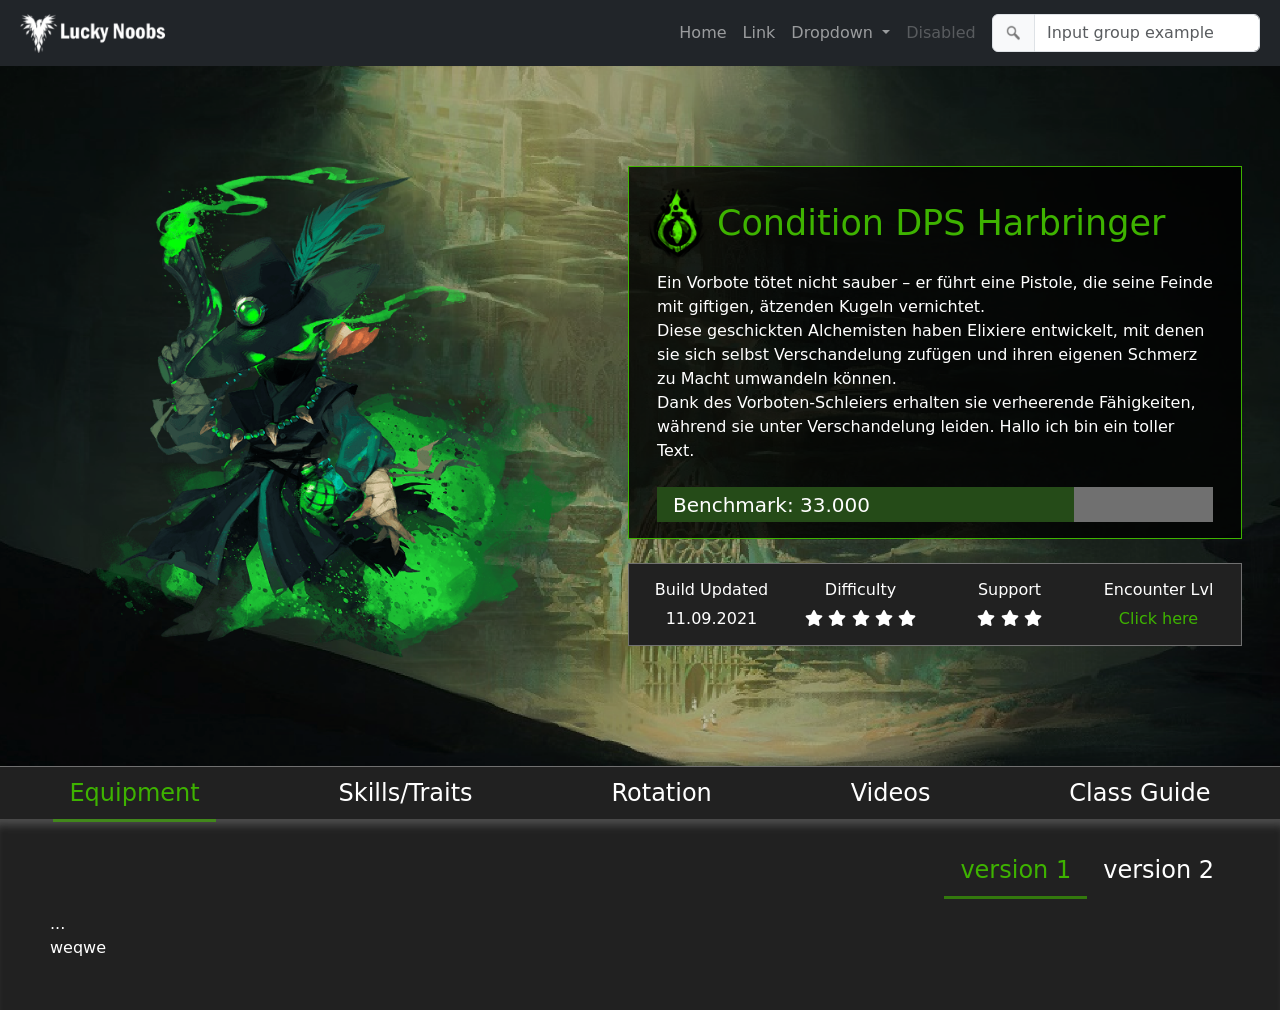
==== index.html @ 17e869d7 "Updated" ====
<!doctype html>
<html lang="en">
  <head>
    <!-- Required meta tags -->
    <meta charset="utf-8">
    <meta name="viewport" content="width=device-width, initial-scale=1">
    <link rel="stylesheet" href="/assets/css/app.css">
    <link href="assets/css/all.css" rel="stylesheet"> 
    <!-- Bootstrap CSS -->
    <link href="https://cdn.jsdelivr.net/npm/bootstrap@5.1.3/dist/css/bootstrap.min.css" rel="stylesheet" integrity="sha384-1BmE4kWBq78iYhFldvKuhfTAU6auU8tT94WrHftjDbrCEXSU1oBoqyl2QvZ6jIW3" crossorigin="anonymous">

    <title>Hello, world!</title>


  </head>
  <body>

    <!--NAVBAR-->
    <nav class="navbar navbar-expand-lg navbar-dark bg-dark p-2">
      <div class="container-fluid">
        <a class="navbar-brand" href="#"><img src="/Bilder/Emblem.png" alt="Logo Lucky Noobs" height="40px"></a>
        <button class="navbar-toggler" type="button" data-bs-toggle="collapse" data-bs-target="#navbarSupportedContent" aria-controls="navbarSupportedContent" aria-expanded="false" aria-label="Toggle navigation">
          <span class="navbar-toggler-icon"></span>
        </button>
        <div class="collapse navbar-collapse d-flex justify-content-end" id="navbarSupportedContent">
          <ul class="navbar-nav mb-2 mb-lg-0 ">
            <li class="nav-item">
              <a class="nav-link" aria-current="page" href="#">Home</a>
            </li>
            <li class="nav-item">
              <a class="nav-link" href="#">Link</a>
            </li>
            <li class="nav-item dropdown">
              <a class="nav-link dropdown-toggle" href="#" id="navbarDropdown" role="button" data-bs-toggle="dropdown" aria-expanded="false">
                Dropdown
              </a>
              <ul class="dropdown-menu" aria-labelledby="navbarDropdown">
                <li><a class="dropdown-item" href="#">Action</a></li>
                <li><a class="dropdown-item" href="#">Another action</a></li>
                <li><hr class="dropdown-divider"></li>
                <li><a class="dropdown-item" href="#">Something else here</a></li>
              </ul>
            </li>
            <li class="nav-item">
              <a class="nav-link disabled">Disabled</a>
            </li>
          </ul>
          <form class="d-flex ms-2">
            <div class="input-group">
              <div class="input-group-text" id="btnGroupAddon"><img src="/Bilder/Bild_39.png" alt="search" height="20px"></div>
              <input type="text" class="form-control" placeholder="Input group example" aria-label="Input group example" aria-describedby="btnGroupAddon">
            </div>
          </form>
        </div>
      </div>
    </nav>

    <!--Header-->
    <header style="background: url(Bilder/Hintergrund.png) no-repeat center center ; -webkit-background-size: cover;-moz-background-size: cover;-o-background-size: cover;background-size: cover;">
      <div class="row g-0">
        <div class="col-sm-6 col-md-6 text-center">
          <img src="/Bilder/Class_Artwork.png" alt="search" width="500px">
        </div>
        <div class="col-6 col-md-6" >
          <div class="row p-3 mb-4" style="background:rgba(0, 0, 0, 0.8); border:1px solid #3EB300">
            <span class="d-flex">
              <img src="/Bilder/icon-2-active.png" style="margin-left:-20px" alt="search" width="auto" height="80px">
              <h1 class="necro-color my-auto" style="font-size:35px"> Condition DPS Harbringer</h1>
            </span>
            <p class="text-white pt-2 pb-2">Ein Vorbote tötet nicht sauber – er führt eine Pistole, die seine Feinde mit 
              giftigen, ätzenden Kugeln vernichtet. <br> Diese 
              geschickten Alchemisten haben Elixiere entwickelt, mit denen sie 
              sich selbst Verschandelung zufügen und ihren eigenen Schmerz zu 
              Macht umwandeln können. <br>Dank des Vorboten-Schleiers erhalten 
              sie verheerende Fähigkeiten, während sie unter Verschandelung leiden.
              Hallo ich bin ein toller Text.
            </p>
            <span>
              <div class="progress" style="background-color:#707070">
                <div class="progress-bar text-start ps-3" role="progressbar" style="width: 75%; background-color:#254B18" aria-valuenow="25" aria-valuemin="0" aria-valuemax="100">Benchmark: 33.000</div>
              </div>
            </span>
          </div>
          <div class="row p-2 pt-3" style="background:#212121; border:1px solid #707070">
            <div class="col-3 text-white text-center">
              <h3 style="font-size:16px">Build Updated</h3>
              <p class="m-0">11.09.2021</p>
            </div>
            <div class="col-3 text-white text-center">
              <h3 style="font-size:16px">Difficulty</h3>
              <span style="font-size:16px">
                <i class="fas fa-star"></i>
                <i class="fas fa-star"></i>
                <i class="fas fa-star"></i>
                <i class="fas fa-star"></i>
                <i class="fas fa-star"></i>
              </span>
            </div>
            <div class="col-3 text-white text-center">
              <h3 style="font-size:16px">Support</h3>
              <span style="font-size:16px">
                <i class="fas fa-star"></i>
                <i class="fas fa-star"></i>
                <i class="fas fa-star"></i>
              </span>
            </div>
            <div class="col-3 text-white text-center">
              <h3 style="font-size:16px">Encounter Lvl</h3>
              <span style="font-size:20px">
                <!-- Button trigger modal -->
                <button type="button" class=" btn-necro btn text-white p-0" data-bs-toggle="modal" data-bs-target="#exampleModal">
                  <span style="color:#3EB300"> Click here</span> 
                </button>

                <!-- Modal -->
                <div class="modal fade" id="exampleModal" tabindex="-1" aria-labelledby="exampleModalLabel" aria-hidden="true">
                  <div class="modal-dialog modal-dialog-centered modal-xl">
                    <div class="modal-content">
                      <div class="modal-header">
                        <h5 class="modal-title" id="exampleModalLabel">Modal title</h5>
                        <button type="button" class="btn-close" data-bs-dismiss="modal" aria-label="Close"></button>
                      </div>
                      <div class="modal-body">
                        ...
                      </div>
                      <div class="modal-footer">
                        <button type="button" class="btn" data-bs-dismiss="modal">Close</button>
                        <button type="button" class="btn">Save changes</button>
                      </div>
                    </div>
                  </div>
                </div>
              </span>
            </div>
          </div>
        </div>
      </div>
    </header>
    <!--header end-->

    <!--tab start-->
    <ul class="nav nav-pills" id="pills-tab" role="tablist" style="background-color:#212121; border-top:1px solid #707070; justify-content: space-around;">
      <li class="nav-item" role="presentation">
        <button class="nav-link active" id="pills-equipment-tab" data-bs-toggle="pill" data-bs-target="#pills-equipment" type="button" role="tab" aria-controls="pills-equipment" aria-selected="true">Equipment</button>
      </li>
      <li class="nav-item" role="presentation">
        <button class="nav-link" id="pills-skills-tab" data-bs-toggle="pill" data-bs-target="#pills-skills" type="button" role="tab" aria-controls="pills-skills" aria-selected="false">Skills/Traits</button>
      </li>
      <li class="nav-item" role="presentation">
        <button class="nav-link" id="pills-rotation-tab" data-bs-toggle="pill" data-bs-target="#pills-rotation" type="button" role="tab" aria-controls="pills-rotation" aria-selected="false">Rotation</button>
      </li>
      <li class="nav-item" role="presentation">
        <button class="nav-link" id="pills-videos-tab" data-bs-toggle="pill" data-bs-target="#pills-videos" type="button" role="tab" aria-controls="pills-videos" aria-selected="false">Videos</button>
      </li>
      <li class="nav-item" role="presentation">
        <button class="nav-link" id="pills-guides-tab" data-bs-toggle="pill" data-bs-target="#pills-guides" type="button" role="tab" aria-controls="pills-guides" aria-selected="false">Class Guide</button>
      </li>
    </ul>
    <div class="tab-content shadow-effect content-container" id="pills-tabContent">
      <div class="tab-pane fade show active" id="pills-equipment" role="tabpanel" aria-labelledby="pills-equipment-tab">
        <ul class="nav nav-pills mb-3 justify-content-end" id="pills-tab" role="tablist">
          <li class="nav-item" role="presentation">
            <button class="nav-link active" id="pills-version-tab" data-bs-toggle="pill" data-bs-target="#pills-version" type="button" role="tab" aria-controls="pills-version" aria-selected="true">version 1</button>
          </li>
          <li class="nav-item" role="presentation">
            <button class="nav-link" id="pills-version2-tab" data-bs-toggle="pill" data-bs-target="#pills-version2" type="button" role="tab" aria-controls="pills-version2" aria-selected="false">version 2</button>
          </li>
        </ul>
        <div class="tab-content" id="pills-tabContent">
          <div class="tab-pane fade show active" id="pills-version" role="tabpanel" aria-labelledby="pills-version-tab">...</div>
          <div class="tab-pane fade" id="pills-version2" role="tabpanel" aria-labelledby="pills-version2-tab">...</div>
        </div>
      <div>weqwe</div>
      </div>
      <div class="tab-pane fade" id="pills-skills" role="tabpanel" aria-labelledby="pills-skills-tab">
        f
      </div>
      <div class="tab-pane fade" id="pills-rotation" role="tabpanel" aria-labelledby="pills-rotation-tab">
        f
      </div>
      <div class="tab-pane fade" id="pills-videos" role="tabpanel" aria-labelledby="pills-videos-tab">
        f
      </div>
      <div class="tab-pane fade" id="pills-guides" role="tabpanel" aria-labelledby="pills-guides-tab">
        f
      </div>
    </div>

    <!--tab ends-->

    <!-- Optional JavaScript; choose one of the two! -->

    <!-- Option 1: Bootstrap Bundle with Popper -->
    <script src="https://cdn.jsdelivr.net/npm/bootstrap@5.1.3/dist/js/bootstrap.bundle.min.js" integrity="sha384-ka7Sk0Gln4gmtz2MlQnikT1wXgYsOg+OMhuP+IlRH9sENBO0LRn5q+8nbTov4+1p" crossorigin="anonymous"></script>

    <!-- Option 2: Separate Popper and Bootstrap JS -->
    <!--
    <script src="https://cdn.jsdelivr.net/npm/@popperjs/core@2.10.2/dist/umd/popper.min.js" integrity="sha384-7+zCNj/IqJ95wo16oMtfsKbZ9ccEh31eOz1HGyDuCQ6wgnyJNSYdrPa03rtR1zdB" crossorigin="anonymous"></script>
    <script src="https://cdn.jsdelivr.net/npm/bootstrap@5.1.3/dist/js/bootstrap.min.js" integrity="sha384-QJHtvGhmr9XOIpI6YVutG+2QOK9T+ZnN4kzFN1RtK3zEFEIsxhlmWl5/YESvpZ13" crossorigin="anonymous"></script>
    -->
  </body>
</html>
---- assets/css/app.css ----
body{
    background-color:#212121 !important;
    color:white !important;
}

/* CLASS COLORS */
.necro-color{
    color:#3EB300;
}
.necro-background{
    background-color:#3EB300;
}


header{
    padding:100px 50px;
    height: 700px;
}

.content-container{
    padding:25px 50px 50px 50px;
}

.progress{
    height:35px !important;
    background:#254B18;
    border-radius: 0 !important;
    font-size: 20px !important;
}

.btn-necro btn-check:focus+.btn,  .btn-necro.btn:focus{
    box-shadow: 0 0 0 0.05rem #3fb3002c !important;
}
.btn-necro{
    margin-top:-10px;
}

#pills-tab .nav-link{
    font-size:24px !important;
    background:transparent;
    color:white;
    border-radius:0;
    transition: border-bottom 0.2s ease-in-out;
}

#pills-tab .nav-link:hover{
    color:#3EB300;
    border-bottom:3px solid #3fb3009a;
    margin-bottom: -3px;
}
button.nav-link.active{
    color:#3EB300 !important;
    border-bottom:3px solid #3fb3009a !Important;
    margin-bottom: -3px;
}

.shadow-effect{
    box-shadow: 
        inset 0px 11px 8px -5px rgba(204, 204, 204, 0.26);
}
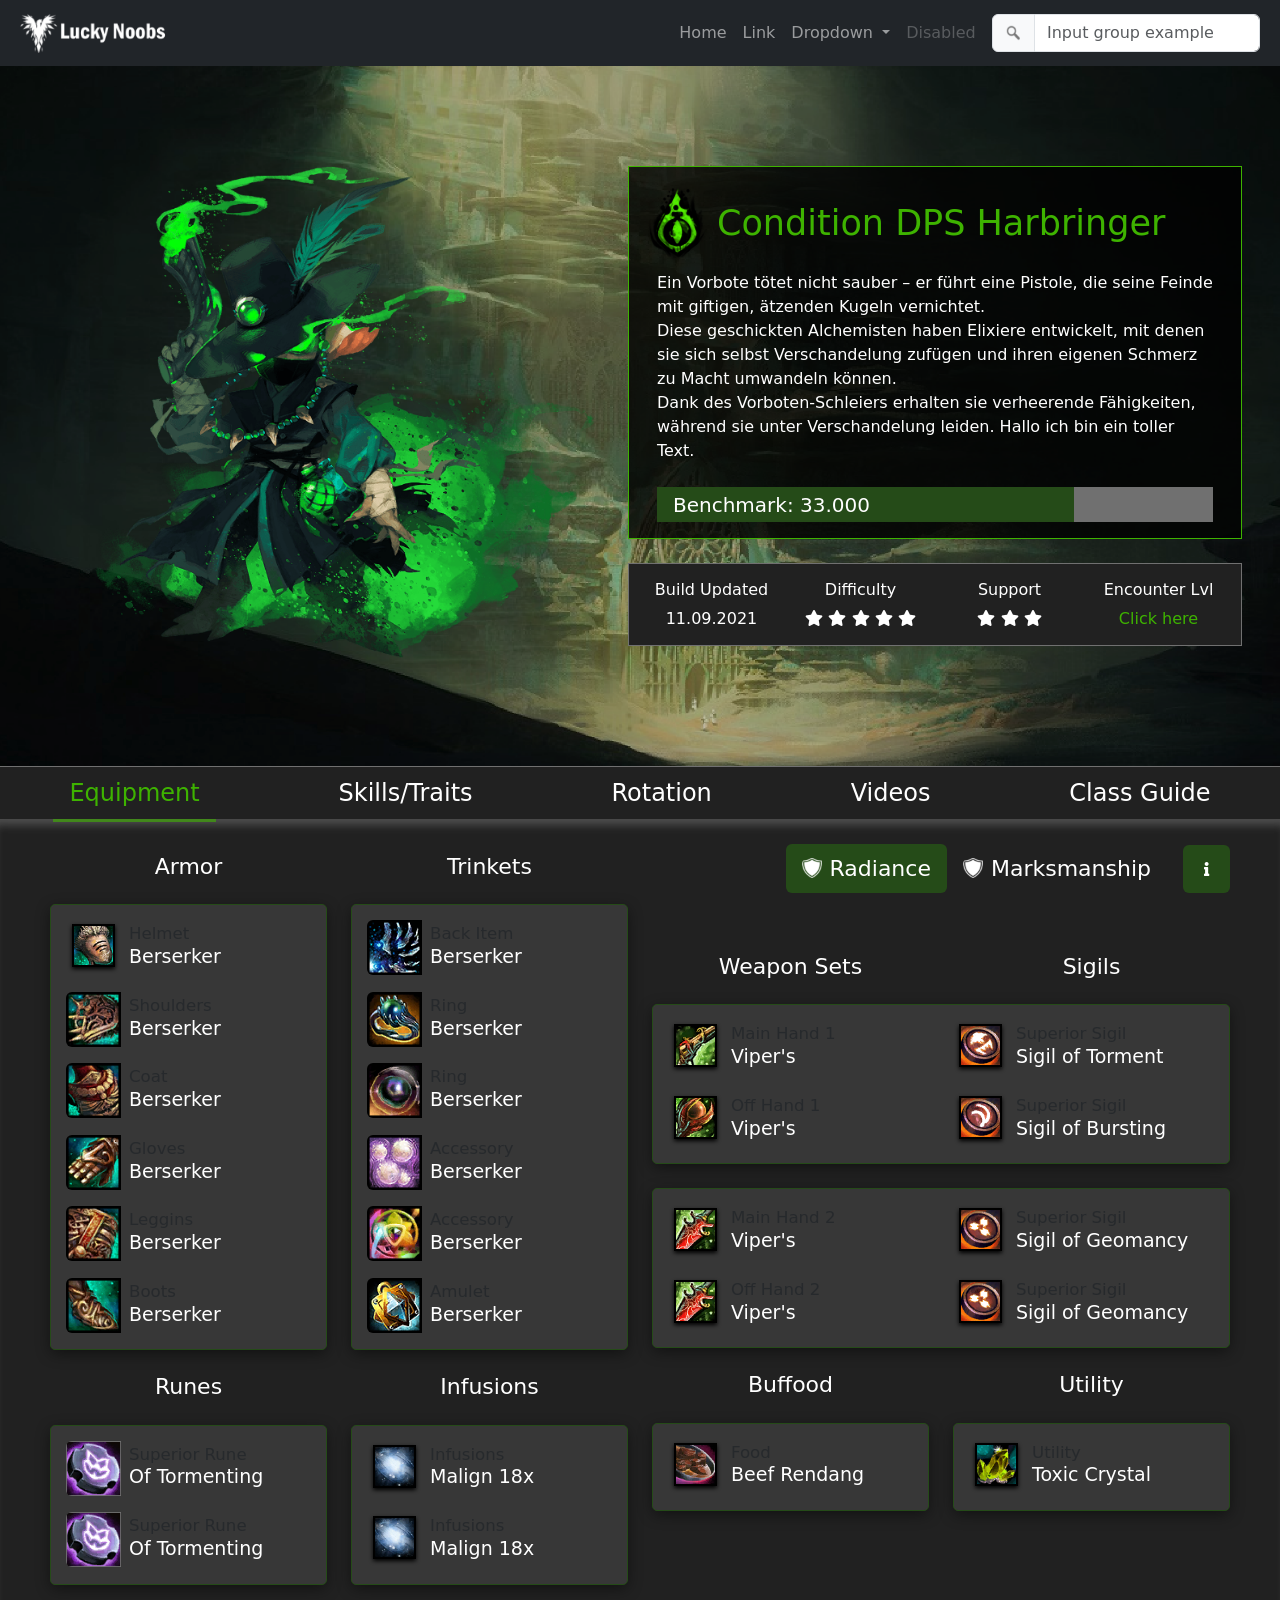
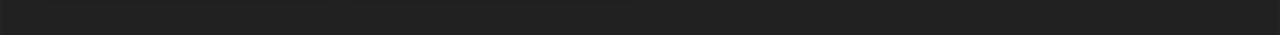
==== commit be6bbb33: "Updated" ====
--- a/index.html
+++ b/index.html
@@ -4,7 +4,7 @@
     <!-- Required meta tags -->
     <meta charset="utf-8">
     <meta name="viewport" content="width=device-width, initial-scale=1">
-    <link rel="stylesheet" href="/assets/css/app.css">
+    <link rel="stylesheet" href="assets/css/app.css">
     <link href="assets/css/all.css" rel="stylesheet"> 
     <!-- Bootstrap CSS -->
     <link href="https://cdn.jsdelivr.net/npm/bootstrap@5.1.3/dist/css/bootstrap.min.css" rel="stylesheet" integrity="sha384-1BmE4kWBq78iYhFldvKuhfTAU6auU8tT94WrHftjDbrCEXSU1oBoqyl2QvZ6jIW3" crossorigin="anonymous">
@@ -18,7 +18,7 @@
     <!--NAVBAR-->
     <nav class="navbar navbar-expand-lg navbar-dark bg-dark p-2">
       <div class="container-fluid">
-        <a class="navbar-brand" href="#"><img src="/Bilder/Emblem.png" alt="Logo Lucky Noobs" height="40px"></a>
+        <a class="navbar-brand" href="#"><img src="assets/images/Emblem.png" alt="Logo Lucky Noobs" height="40px"></a>
         <button class="navbar-toggler" type="button" data-bs-toggle="collapse" data-bs-target="#navbarSupportedContent" aria-controls="navbarSupportedContent" aria-expanded="false" aria-label="Toggle navigation">
           <span class="navbar-toggler-icon"></span>
         </button>
@@ -47,7 +47,7 @@
           </ul>
           <form class="d-flex ms-2">
             <div class="input-group">
-              <div class="input-group-text" id="btnGroupAddon"><img src="/Bilder/Bild_39.png" alt="search" height="20px"></div>
+              <div class="input-group-text" id="btnGroupAddon"><img src="assets/images/Bild_39.png" alt="search" height="20px"></div>
               <input type="text" class="form-control" placeholder="Input group example" aria-label="Input group example" aria-describedby="btnGroupAddon">
             </div>
           </form>
@@ -56,15 +56,15 @@
     </nav>
 
     <!--Header-->
-    <header style="background: url(Bilder/Hintergrund.png) no-repeat center center ; -webkit-background-size: cover;-moz-background-size: cover;-o-background-size: cover;background-size: cover;">
+    <header style="background: url(assets/images/Hintergrund.png) no-repeat center center ; -webkit-background-size: cover;-moz-background-size: cover;-o-background-size: cover;background-size: cover;">
       <div class="row g-0">
         <div class="col-sm-6 col-md-6 text-center">
-          <img src="/Bilder/Class_Artwork.png" alt="search" width="500px">
+          <img src="assets/images/Class_Artwork.png" alt="search" width="500px">
         </div>
         <div class="col-6 col-md-6" >
           <div class="row p-3 mb-4" style="background:rgba(0, 0, 0, 0.8); border:1px solid #3EB300">
             <span class="d-flex">
-              <img src="/Bilder/icon-2-active.png" style="margin-left:-20px" alt="search" width="auto" height="80px">
+              <img src="assets/images/icon-2-active.png" style="margin-left:-20px" alt="search" width="auto" height="80px">
               <h1 class="necro-color my-auto" style="font-size:35px"> Condition DPS Harbringer</h1>
             </span>
             <p class="text-white pt-2 pb-2">Ein Vorbote tötet nicht sauber – er führt eine Pistole, die seine Feinde mit 
@@ -139,7 +139,7 @@
     <!--header end-->
 
     <!--tab start-->
-    <ul class="nav nav-pills" id="pills-tab" role="tablist" style="background-color:#212121; border-top:1px solid #707070; justify-content: space-around;">
+    <ul class="nav nav-pills " id="pills-tab" role="tablist" style="background-color:#212121; border-top:1px solid #707070; justify-content: space-around;">
       <li class="nav-item" role="presentation">
         <button class="nav-link active" id="pills-equipment-tab" data-bs-toggle="pill" data-bs-target="#pills-equipment" type="button" role="tab" aria-controls="pills-equipment" aria-selected="true">Equipment</button>
       </li>
@@ -157,21 +157,859 @@
       </li>
     </ul>
     <div class="tab-content shadow-effect content-container" id="pills-tabContent">
+
+      <!--Equipment Tab-->
       <div class="tab-pane fade show active" id="pills-equipment" role="tabpanel" aria-labelledby="pills-equipment-tab">
-        <ul class="nav nav-pills mb-3 justify-content-end" id="pills-tab" role="tablist">
+        <ul class="nav nav-pills mb-3 justify-content-end" id="second-tab-system" role="tablist">
           <li class="nav-item" role="presentation">
-            <button class="nav-link active" id="pills-version-tab" data-bs-toggle="pill" data-bs-target="#pills-version" type="button" role="tab" aria-controls="pills-version" aria-selected="true">version 1</button>
+            <button class="nav-link active" id="pills-version-tab" data-bs-toggle="pill" data-bs-target="#pills-version" type="button" role="tab" aria-controls="pills-version" aria-selected="true">
+              <img src="/assets/images/Bild_5.png" class="img-fluid rounded-start me-2 mb-1" style="height: 20px; min-width: 20px" alt="...">Radiance
+            </button>
           </li>
           <li class="nav-item" role="presentation">
-            <button class="nav-link" id="pills-version2-tab" data-bs-toggle="pill" data-bs-target="#pills-version2" type="button" role="tab" aria-controls="pills-version2" aria-selected="false">version 2</button>
+            <button class="nav-link" id="pills-version2-tab" data-bs-toggle="pill" data-bs-target="#pills-version2" type="button" role="tab" aria-controls="pills-version2" aria-selected="false">
+              <img src="/assets/images/Bild_5.png" class="img-fluid rounded-start me-2 mb-1" style="height: 20px; min-width: 20px" alt="...">Marksmanship
+            </button>
+          </li>
+          <li class="nav-item my-auto" role="presentation">
+          <!-- Button trigger modal -->
+          <button type="button" class="btn rounded ms-3" style="background-color: #254B18; padding:11px 20px" data-bs-toggle="modal" data-bs-target="#exampleModal">
+            <i class="fas fa-info text-white " style="font-size: 14px;"></i> 
+          </button>
+
+          <!-- Modal -->
+          <div class="modal fade" id="exampleModal" tabindex="-1" aria-labelledby="exampleModalLabel" aria-hidden="true">
+            <div class="modal-dialog modal-dialog-centered modal-xl">
+              <div class="modal-content">
+                <div class="modal-header">
+                  <h5 class="modal-title" id="exampleModalLabel">Modal title</h5>
+                  <button type="button" class="btn-close" data-bs-dismiss="modal" aria-label="Close"></button>
+                </div>
+                <div class="modal-body">
+                  ...
+                </div>
+                <div class="modal-footer">
+                  <button type="button" class="btn" data-bs-dismiss="modal">Close</button>
+                  <button type="button" class="btn">Save changes</button>
+                </div>
+              </div>
+            </div>
+          </div>
           </li>
         </ul>
         <div class="tab-content" id="pills-tabContent">
-          <div class="tab-pane fade show active" id="pills-version" role="tabpanel" aria-labelledby="pills-version-tab">...</div>
-          <div class="tab-pane fade" id="pills-version2" role="tabpanel" aria-labelledby="pills-version2-tab">...</div>
+          <div class="tab-pane fade show active" id="pills-version" role="tabpanel" aria-labelledby="pills-version-tab">
+            <div class="row">
+              <div class="col-3" style="margin-top:-55px">
+                <h3 class="text-center mb-4" style="font-size:22px">Armor</h3>
+                <div class="single-item-box">
+                  <div class="card mb-3">
+                    <div class="d-flex g-0">
+                      <div>
+                        <img src="/assets/images/Bild_7.png" class="img-fluid rounded-start me-2" style="height: 55px; min-width: 55px" alt="...">
+                      </div>
+                      <div>
+                        <div class="card-body p-0">
+                          <p class="p-0 m-0  text-white" style="font-size:19px; line-height:1.3"><small class="text-muted">Helmet</small></p>
+                          <h5 class=" text-white" style="font-size:19px">Berserker</h5>
+                        </div>
+                      </div>
+                    </div>
+                  </div>
+                  <div class="card mb-3">
+                    <div class="d-flex g-0">
+                      <div>
+                        <img src="/assets/images/Bild_8.png" class="img-fluid rounded-start me-2" style="height: 55px; min-width: 55px" alt="...">
+                      </div>
+                      <div>
+                        <div class="card-body p-0">
+                          <p class="p-0 m-0  text-white" style="font-size:19px; line-height:1.3"><small class="text-muted">Shoulders</small></p>
+                          <h5 class=" text-white" style="font-size:19px">Berserker</h5>
+                        </div>
+                      </div>
+                    </div>
+                  </div>
+                  <div class="card mb-3">
+                    <div class="d-flex g-0">
+                      <div>
+                        <img src="/assets/images/Bild_9.png" class="img-fluid rounded-start me-2" style="height: 55px; min-width: 55px" alt="...">
+                      </div>
+                      <div>
+                        <div class="card-body p-0">
+                          <p class="p-0 m-0  text-white" style="font-size:19px; line-height:1.3"><small class="text-muted">Coat</small></p>
+                          <h5 class=" text-white" style="font-size:19px">Berserker</h5>
+                        </div>
+                      </div>
+                    </div>
+                  </div>
+                  <div class="card mb-3">
+                    <div class="d-flex g-0">
+                      <div>
+                        <img src="/assets/images/Bild_10.png" class="img-fluid rounded-start me-2" style="height: 55px; min-width: 55px" alt="...">
+                      </div>
+                      <div>
+                        <div class="card-body p-0">
+                          <p class="p-0 m-0  text-white" style="font-size:19px; line-height:1.3"><small class="text-muted">Gloves</small></p>
+                          <h5 class=" text-white" style="font-size:19px">Berserker</h5>
+                        </div>
+                      </div>
+                    </div>
+                  </div>
+                  <div class="card mb-3">
+                    <div class="d-flex g-0">
+                      <div>
+                        <img src="/assets/images/Bild_11.png" class="img-fluid rounded-start me-2" style="height: 55px; min-width: 55px" alt="...">
+                      </div>
+                      <div>
+                        <div class="card-body p-0">
+                          <p class="p-0 m-0  text-white" style="font-size:19px; line-height:1.3"><small class="text-muted">Leggins</small></p>
+                          <h5 class=" text-white" style="font-size:19px">Berserker</h5>
+                        </div>
+                      </div>
+                    </div>
+                  </div>
+                  <div class="card mb-3">
+                    <div class="d-flex g-0">
+                      <div>
+                        <img src="/assets/images/Bild_12.png" class="img-fluid rounded-start me-2" style="height: 55px; min-width: 55px" alt="...">
+                      </div>
+                      <div>
+                        <div class="card-body p-0">
+                          <p class="p-0 m-0  text-white" style="font-size:19px; line-height:1.3"><small class="text-muted">Boots</small></p>
+                          <h5 class=" text-white" style="font-size:19px">Berserker</h5>
+                        </div>
+                      </div>
+                    </div>
+                  </div>
+                </div>
+                <h3 class="text-center mb-4 mt-4" style="font-size:22px">Runes</h3>
+                <div class="single-item-box ">
+                  <div class="card mb-3">
+                    <div class="d-flex g-0">
+                      <div>
+                        <img src="/assets/images/Bild_23.png" class="img-fluid rounded-start me-2" style="height: 55px; min-width: 55px" alt="...">
+                      </div>
+                      <div>
+                        <div class="card-body p-0">
+                          <p class="p-0 m-0  text-white" style="font-size:19px; line-height:1.3"><small class="text-muted">Superior Rune</small></p>
+                          <h5 class=" text-white" style="font-size:19px">Of Tormenting</h5>
+                        </div>
+                      </div>
+                    </div>
+                  </div>
+                  <div class="card mb-3">
+                    <div class="d-flex g-0">
+                      <div>
+                        <img src="/assets/images/Bild_23.png" class="img-fluid rounded-start me-2" style="height: 55px; min-width: 55px" alt="...">
+                      </div>
+                      <div>
+                        <div class="card-body p-0">
+                          <p class="p-0 m-0  text-white" style="font-size:19px; line-height:1.3"><small class="text-muted">Superior Rune</small></p>
+                          <h5 class=" text-white" style="font-size:19px">Of Tormenting</h5>
+                        </div>
+                      </div>
+                    </div>
+                  </div>
+                </div>
+              </div>
+              <div class="col-3" style="margin-top:-55px">
+                <h3 class="text-center mb-4" style="font-size:22px">Trinkets</h3>
+                <div class="single-item-box">
+                  <div class="card mb-3">
+                    <div class="d-flex g-0">
+                      <div>
+                        <img src="/assets/images/Bild_18.png" class="img-fluid rounded-start me-2" style="height: 55px; min-width: 55px" alt="...">
+                      </div>
+                      <div>
+                        <div class="card-body p-0">
+                          <p class="p-0 m-0  text-white" style="font-size:19px; line-height:1.3"><small class="text-muted">Back Item</small></p>
+                          <h5 class=" text-white" style="font-size:19px">Berserker</h5>
+                        </div>
+                      </div>
+                    </div>
+                  </div>
+                  <div class="card mb-3">
+                    <div class="d-flex g-0">
+                      <div>
+                        <img src="/assets/images/Bild_17.png" class="img-fluid rounded-start me-2" style="height: 55px; min-width: 55px" alt="...">
+                      </div>
+                      <div>
+                        <div class="card-body p-0">
+                          <p class="p-0 m-0  text-white" style="font-size:19px; line-height:1.3"><small class="text-muted">Ring</small></p>
+                          <h5 class=" text-white" style="font-size:19px">Berserker</h5>
+                        </div>
+                      </div>
+                    </div>
+                  </div>
+                  <div class="card mb-3">
+                    <div class="d-flex g-0">
+                      <div>
+                        <img src="/assets/images/Bild_14.png" class="img-fluid rounded-start me-2" style="height: 55px; min-width: 55px" alt="...">
+                      </div>
+                      <div>
+                        <div class="card-body p-0">
+                          <p class="p-0 m-0  text-white" style="font-size:19px; line-height:1.3"><small class="text-muted">Ring</small></p>
+                          <h5 class=" text-white" style="font-size:19px">Berserker</h5>
+                        </div>
+                      </div>
+                    </div>
+                  </div>
+                  <div class="card mb-3">
+                    <div class="d-flex g-0">
+                      <div>
+                        <img src="/assets/images/Bild_13.png" class="img-fluid rounded-start me-2" style="height: 55px; min-width: 55px" alt="...">
+                      </div>
+                      <div>
+                        <div class="card-body p-0">
+                          <p class="p-0 m-0  text-white" style="font-size:19px; line-height:1.3"><small class="text-muted">Accessory</small></p>
+                          <h5 class=" text-white" style="font-size:19px">Berserker</h5>
+                        </div>
+                      </div>
+                    </div>
+                  </div>
+                  <div class="card mb-3">
+                    <div class="d-flex g-0">
+                      <div>
+                        <img src="/assets/images/Bild_15.png" class="img-fluid rounded-start me-2" style="height: 55px; min-width: 55px" alt="...">
+                      </div>
+                      <div>
+                        <div class="card-body p-0">
+                          <p class="p-0 m-0  text-white" style="font-size:19px; line-height:1.3"><small class="text-muted">Accessory</small></p>
+                          <h5 class=" text-white" style="font-size:19px">Berserker</h5>
+                        </div>
+                      </div>
+                    </div>
+                  </div>
+                  <div class="card mb-3">
+                    <div class="d-flex g-0">
+                      <div>
+                        <img src="/assets/images/Bild_16.png" class="img-fluid rounded-start me-2" style="height: 55px; min-width: 55px" alt="...">
+                      </div>
+                      <div>
+                        <div class="card-body p-0">
+                          <p class="p-0 m-0  text-white" style="font-size:19px; line-height:1.3"><small class="text-muted">Amulet</small></p>
+                          <h5 class=" text-white" style="font-size:19px">Berserker</h5>
+                        </div>
+                      </div>
+                    </div>
+                  </div>
+                </div>
+                <h3 class="text-center mb-4 mt-4" style="font-size:22px">Infusions</h3>
+                <div class="single-item-box ">
+                  <div class="card mb-3">
+                    <div class="d-flex g-0">
+                      <div>
+                        <img src="/assets/images/Bild_27.png" class="img-fluid rounded-start me-2" style="height: 55px; min-width: 55px" alt="...">
+                      </div>
+                      <div>
+                        <div class="card-body p-0">
+                          <p class="p-0 m-0  text-white" style="font-size:19px; line-height:1.3"><small class="text-muted">Infusions</small></p>
+                          <h5 class=" text-white" style="font-size:19px">Malign 18x</h5>
+                        </div>
+                      </div>
+                    </div>
+                  </div>
+                  <div class="card mb-3">
+                    <div class="d-flex g-0">
+                      <div>
+                        <img src="/assets/images/Bild_27.png" class="img-fluid rounded-start me-2" style="height: 55px; min-width: 55px" alt="...">
+                      </div>
+                      <div>
+                        <div class="card-body p-0">
+                          <p class="p-0 m-0  text-white" style="font-size:19px; line-height:1.3"><small class="text-muted">Infusions</small></p>
+                          <h5 class=" text-white" style="font-size:19px">Malign 18x</h5>
+                        </div>
+                      </div>
+                    </div>
+                  </div>
+                </div>
+              </div>
+              <div class="col-6" style="margin-top:45px">
+                <div class="row">
+                  <div class="col-6">
+                    <h3 class="text-center mb-4" style="font-size:22px">Weapon Sets</h3>
+                  </div>
+                  <div class="col-6">
+                    <h3 class="text-center mb-4" style="font-size:22px">Sigils</h3>
+                  </div>
+                </div> 
+                <div class="single-item-box">
+                  <div class="row">
+                    <div class="col-6">
+                      <div>
+                        <div class="card mb-3">
+                          <div class="d-flex g-0">
+                            <div>
+                              <img src="/assets/images/Bild_22.png" class="img-fluid rounded-start me-2" style="height: 55px; min-width: 55px" alt="...">
+                            </div>
+                            <div>
+                              <div class="card-body p-0">
+                                <p class="p-0 m-0  text-white" style="font-size:19px; line-height:1.3"><small class="text-muted">Main Hand 1</small></p>
+                                <h5 class=" text-white" style="font-size:19px">Viper's</h5>
+                              </div>
+                            </div>
+                          </div>
+                        </div>
+                        <div class="card mb-3">
+                          <div class="d-flex g-0">
+                            <div>
+                              <img src="/assets/images/Bild_21.png" class="img-fluid rounded-start me-2" style="height: 55px; min-width: 55px" alt="...">
+                            </div>
+                            <div>
+                              <div class="card-body p-0">
+                                <p class="p-0 m-0  text-white" style="font-size:19px; line-height:1.3"><small class="text-muted">Off Hand 1</small></p>
+                                <h5 class=" text-white" style="font-size:19px">Viper's</h5>
+                              </div>
+                            </div>
+                          </div>
+                        </div>
+                      </div>
+                    </div>
+                    <div class="col-6 ">
+                      <div>
+                        <div class="card mb-3 ">
+                          <div class="d-flex g-0">
+                            <div>
+                              <img src="/assets/images/Bild_24.png" class="img-fluid rounded-start me-2" style="height: 55px; min-width: 55px" alt="...">
+                            </div>
+                            <div>
+                              <div class="card-body p-0">
+                                <p class="p-0 m-0  text-white" style="font-size:19px; line-height:1.3"><small class="text-muted">Superior Sigil</small></p>
+                                <h5 class=" text-white" style="font-size:19px">Sigil of Torment</h5>
+                              </div>
+                            </div>
+                          </div>
+                        </div>
+                        <div class="card mb-3">
+                          <div class="d-flex g-0">
+                            <div>
+                              <img src="/assets/images/Bild_25.png" class="img-fluid rounded-start me-2" style="height: 55px; min-width: 55px" alt="...">
+                            </div>
+                            <div>
+                              <div class="card-body p-0">
+                                <p class="p-0 m-0  text-white" style="font-size:19px; line-height:1.3"><small class="text-muted">Superior Sigil</small></p>
+                                <h5 class=" text-white" style="font-size:19px">Sigil of Bursting</h5>
+                              </div>
+                            </div>
+                          </div>
+                        </div>
+                      </div>
+                    </div>
+                  </div>
+                </div>
+                <div class="single-item-box mt-4">
+                  <div class="row">
+                    <div class="col-6">
+                      <div>
+                        <div class="card mb-3">
+                          <div class="d-flex g-0">
+                            <div>
+                              <img src="/assets/images/Bild_20.png" class="img-fluid rounded-start me-2" style="height: 55px; min-width: 55px" alt="...">
+                            </div>
+                            <div>
+                              <div class="card-body p-0">
+                                <p class="p-0 m-0  text-white" style="font-size:19px; line-height:1.3"><small class="text-muted">Main Hand 2</small></p>
+                                <h5 class=" text-white" style="font-size:19px">Viper's</h5>
+                              </div>
+                            </div>
+                          </div>
+                        </div>
+                        <div class="card mb-3">
+                          <div class="d-flex g-0">
+                            <div>
+                              <img src="/assets/images/Bild_20.png" class="img-fluid rounded-start me-2" style="height: 55px; min-width: 55px" alt="...">
+                            </div>
+                            <div>
+                              <div class="card-body p-0">
+                                <p class="p-0 m-0  text-white" style="font-size:19px; line-height:1.3"><small class="text-muted">Off Hand 2</small></p>
+                                <h5 class=" text-white" style="font-size:19px">Viper's</h5>
+                              </div>
+                            </div>
+                          </div>
+                        </div>
+                      </div>
+                    </div>
+                    <div class="col-6 ">
+                      <div>
+                        <div class="card mb-3 ">
+                          <div class="d-flex g-0">
+                            <div>
+                              <img src="/assets/images/Bild_26.png" class="img-fluid rounded-start me-2" style="height: 55px; min-width: 55px" alt="...">
+                            </div>
+                            <div>
+                              <div class="card-body p-0">
+                                <p class="p-0 m-0  text-white" style="font-size:19px; line-height:1.3"><small class="text-muted">Superior Sigil</small></p>
+                                <h5 class=" text-white" style="font-size:19px">Sigil of Geomancy</h5>
+                              </div>
+                            </div>
+                          </div>
+                        </div>
+                        <div class="card mb-3">
+                          <div class="d-flex g-0">
+                            <div>
+                              <img src="/assets/images/Bild_26.png" class="img-fluid rounded-start me-2" style="height: 55px; min-width: 55px" alt="...">
+                            </div>
+                            <div>
+                              <div class="card-body p-0">
+                                <p class="p-0 m-0  text-white" style="font-size:19px; line-height:1.3"><small class="text-muted">Superior Sigil</small></p>
+                                <h5 class=" text-white" style="font-size:19px">Sigil of Geomancy</h5>
+                              </div>
+                            </div>
+                          </div>
+                        </div>
+                      </div>
+                    </div>
+                  </div>
+                </div>
+                <div class="row">
+                  <div class="col-6">
+                    <h3 class="text-center mb-4 mt-4" style="font-size:22px">Buffood</h3>
+                    <div class="single-item-box ">
+                      <div class="card mb-3">
+                        <div class="d-flex g-0">
+                          <div>
+                            <img src="/assets/images/Bild_29.png" class="img-fluid rounded-start me-2" style="height: 55px; min-width: 55px" alt="...">
+                          </div>
+                          <div>
+                            <div class="card-body p-0">
+                              <p class="p-0 m-0  text-white" style="font-size:19px; line-height:1.3"><small class="text-muted">Food</small></p>
+                              <h5 class=" text-white" style="font-size:19px">Beef Rendang</h5>
+                            </div>
+                          </div>
+                        </div>
+                      </div>
+                    </div>
+                  </div>
+                  <div class="col-6">
+                    <h3 class="text-center mb-4 mt-4" style="font-size:22px">Utility</h3>
+                    <div class="single-item-box ">
+                      <div class="card mb-3">
+                        <div class="d-flex g-0">
+                          <div>
+                            <img src="/assets/images/Bild_28.png" class="img-fluid rounded-start me-2" style="height: 55px; min-width: 55px" alt="...">
+                          </div>
+                          <div>
+                            <div class="card-body p-0">
+                              <p class="p-0 m-0  text-white" style="font-size:19px; line-height:1.3"><small class="text-muted">Utility</small></p>
+                              <h5 class=" text-white" style="font-size:19px">Toxic Crystal</h5>
+                            </div>
+                          </div>
+                        </div>
+                      </div>
+                    </div>
+                  </div>
+                </div>
+                </div>                           
+            </div>
+          </div>
+          <div class="tab-pane fade" id="pills-version2" role="tabpanel" aria-labelledby="pills-version2-tab">
+            <div class="row">
+              <div class="col-3" style="margin-top:-55px">
+                <h3 class="text-center mb-4" style="font-size:22px">Armor</h3>
+                <div class="single-item-box">
+                  <div class="card mb-3">
+                    <div class="d-flex g-0">
+                      <div>
+                        <img src="/assets/images/Bild_7.png" class="img-fluid rounded-start me-2" style="height: 55px; min-width: 55px" alt="...">
+                      </div>
+                      <div>
+                        <div class="card-body p-0">
+                          <p class="p-0 m-0  text-white" style="font-size:19px; line-height:1.3"><small class="text-muted">Helmet</small></p>
+                          <h5 class=" text-white" style="font-size:19px">Berserker</h5>
+                        </div>
+                      </div>
+                    </div>
+                  </div>
+                  <div class="card mb-3">
+                    <div class="d-flex g-0">
+                      <div>
+                        <img src="/assets/images/Bild_8.png" class="img-fluid rounded-start me-2" style="height: 55px; min-width: 55px" alt="...">
+                      </div>
+                      <div>
+                        <div class="card-body p-0">
+                          <p class="p-0 m-0  text-white" style="font-size:19px; line-height:1.3"><small class="text-muted">Shoulders</small></p>
+                          <h5 class=" text-white" style="font-size:19px">Berserker</h5>
+                        </div>
+                      </div>
+                    </div>
+                  </div>
+                  <div class="card mb-3">
+                    <div class="d-flex g-0">
+                      <div>
+                        <img src="/assets/images/Bild_9.png" class="img-fluid rounded-start me-2" style="height: 55px; min-width: 55px" alt="...">
+                      </div>
+                      <div>
+                        <div class="card-body p-0">
+                          <p class="p-0 m-0  text-white" style="font-size:19px; line-height:1.3"><small class="text-muted">Coat</small></p>
+                          <h5 class=" text-white" style="font-size:19px">Berserker</h5>
+                        </div>
+                      </div>
+                    </div>
+                  </div>
+                  <div class="card mb-3">
+                    <div class="d-flex g-0">
+                      <div>
+                        <img src="/assets/images/Bild_10.png" class="img-fluid rounded-start me-2" style="height: 55px; min-width: 55px" alt="...">
+                      </div>
+                      <div>
+                        <div class="card-body p-0">
+                          <p class="p-0 m-0  text-white" style="font-size:19px; line-height:1.3"><small class="text-muted">Gloves</small></p>
+                          <h5 class=" text-white" style="font-size:19px">Berserker</h5>
+                        </div>
+                      </div>
+                    </div>
+                  </div>
+                  <div class="card mb-3">
+                    <div class="d-flex g-0">
+                      <div>
+                        <img src="/assets/images/Bild_11.png" class="img-fluid rounded-start me-2" style="height: 55px; min-width: 55px" alt="...">
+                      </div>
+                      <div>
+                        <div class="card-body p-0">
+                          <p class="p-0 m-0  text-white" style="font-size:19px; line-height:1.3"><small class="text-muted">Leggins</small></p>
+                          <h5 class=" text-white" style="font-size:19px">Berserker</h5>
+                        </div>
+                      </div>
+                    </div>
+                  </div>
+                  <div class="card mb-3">
+                    <div class="d-flex g-0">
+                      <div>
+                        <img src="/assets/images/Bild_12.png" class="img-fluid rounded-start me-2" style="height: 55px; min-width: 55px" alt="...">
+                      </div>
+                      <div>
+                        <div class="card-body p-0">
+                          <p class="p-0 m-0  text-white" style="font-size:19px; line-height:1.3"><small class="text-muted">Boots</small></p>
+                          <h5 class=" text-white" style="font-size:19px">Berserker</h5>
+                        </div>
+                      </div>
+                    </div>
+                  </div>
+                </div>
+                <h3 class="text-center mb-4 mt-4" style="font-size:22px">Runes</h3>
+                <div class="single-item-box ">
+                  <div class="card mb-3">
+                    <div class="d-flex g-0">
+                      <div>
+                        <img src="/assets/images/Bild_23.png" class="img-fluid rounded-start me-2" style="height: 55px; min-width: 55px" alt="...">
+                      </div>
+                      <div>
+                        <div class="card-body p-0">
+                          <p class="p-0 m-0  text-white" style="font-size:19px; line-height:1.3"><small class="text-muted">Superior Rune</small></p>
+                          <h5 class=" text-white" style="font-size:19px">Of Tormenting</h5>
+                        </div>
+                      </div>
+                    </div>
+                  </div>
+                  <div class="card mb-3">
+                    <div class="d-flex g-0">
+                      <div>
+                        <img src="/assets/images/Bild_23.png" class="img-fluid rounded-start me-2" style="height: 55px; min-width: 55px" alt="...">
+                      </div>
+                      <div>
+                        <div class="card-body p-0">
+                          <p class="p-0 m-0  text-white" style="font-size:19px; line-height:1.3"><small class="text-muted">Superior Rune</small></p>
+                          <h5 class=" text-white" style="font-size:19px">Of Tormenting</h5>
+                        </div>
+                      </div>
+                    </div>
+                  </div>
+                </div>
+              </div>
+              <div class="col-3" style="margin-top:-55px">
+                <h3 class="text-center mb-4" style="font-size:22px">Trinkets</h3>
+                <div class="single-item-box">
+                  <div class="card mb-3">
+                    <div class="d-flex g-0">
+                      <div>
+                        <img src="/assets/images/Bild_18.png" class="img-fluid rounded-start me-2" style="height: 55px; min-width: 55px" alt="...">
+                      </div>
+                      <div>
+                        <div class="card-body p-0">
+                          <p class="p-0 m-0  text-white" style="font-size:19px; line-height:1.3"><small class="text-muted">Back Item</small></p>
+                          <h5 class=" text-white" style="font-size:19px">Berserker</h5>
+                        </div>
+                      </div>
+                    </div>
+                  </div>
+                  <div class="card mb-3">
+                    <div class="d-flex g-0">
+                      <div>
+                        <img src="/assets/images/Bild_17.png" class="img-fluid rounded-start me-2" style="height: 55px; min-width: 55px" alt="...">
+                      </div>
+                      <div>
+                        <div class="card-body p-0">
+                          <p class="p-0 m-0  text-white" style="font-size:19px; line-height:1.3"><small class="text-muted">Ring</small></p>
+                          <h5 class=" text-white" style="font-size:19px">Berserker</h5>
+                        </div>
+                      </div>
+                    </div>
+                  </div>
+                  <div class="card mb-3">
+                    <div class="d-flex g-0">
+                      <div>
+                        <img src="/assets/images/Bild_14.png" class="img-fluid rounded-start me-2" style="height: 55px; min-width: 55px" alt="...">
+                      </div>
+                      <div>
+                        <div class="card-body p-0">
+                          <p class="p-0 m-0  text-white" style="font-size:19px; line-height:1.3"><small class="text-muted">Ring</small></p>
+                          <h5 class=" text-white" style="font-size:19px">Berserker</h5>
+                        </div>
+                      </div>
+                    </div>
+                  </div>
+                  <div class="card mb-3">
+                    <div class="d-flex g-0">
+                      <div>
+                        <img src="/assets/images/Bild_13.png" class="img-fluid rounded-start me-2" style="height: 55px; min-width: 55px" alt="...">
+                      </div>
+                      <div>
+                        <div class="card-body p-0">
+                          <p class="p-0 m-0  text-white" style="font-size:19px; line-height:1.3"><small class="text-muted">Accessory</small></p>
+                          <h5 class=" text-white" style="font-size:19px">Berserker</h5>
+                        </div>
+                      </div>
+                    </div>
+                  </div>
+                  <div class="card mb-3">
+                    <div class="d-flex g-0">
+                      <div>
+                        <img src="/assets/images/Bild_15.png" class="img-fluid rounded-start me-2" style="height: 55px; min-width: 55px" alt="...">
+                      </div>
+                      <div>
+                        <div class="card-body p-0">
+                          <p class="p-0 m-0  text-white" style="font-size:19px; line-height:1.3"><small class="text-muted">Accessory</small></p>
+                          <h5 class=" text-white" style="font-size:19px">Berserker</h5>
+                        </div>
+                      </div>
+                    </div>
+                  </div>
+                  <div class="card mb-3">
+                    <div class="d-flex g-0">
+                      <div>
+                        <img src="/assets/images/Bild_16.png" class="img-fluid rounded-start me-2" style="height: 55px; min-width: 55px" alt="...">
+                      </div>
+                      <div>
+                        <div class="card-body p-0">
+                          <p class="p-0 m-0  text-white" style="font-size:19px; line-height:1.3"><small class="text-muted">Amulet</small></p>
+                          <h5 class=" text-white" style="font-size:19px">Berserker</h5>
+                        </div>
+                      </div>
+                    </div>
+                  </div>
+                </div>
+                <h3 class="text-center mb-4 mt-4" style="font-size:22px">Infusions</h3>
+                <div class="single-item-box ">
+                  <div class="card mb-3">
+                    <div class="d-flex g-0">
+                      <div>
+                        <img src="/assets/images/Bild_27.png" class="img-fluid rounded-start me-2" style="height: 55px; min-width: 55px" alt="...">
+                      </div>
+                      <div>
+                        <div class="card-body p-0">
+                          <p class="p-0 m-0  text-white" style="font-size:19px; line-height:1.3"><small class="text-muted">Infusions</small></p>
+                          <h5 class=" text-white" style="font-size:19px">Malign 18x</h5>
+                        </div>
+                      </div>
+                    </div>
+                  </div>
+                  <div class="card mb-3">
+                    <div class="d-flex g-0">
+                      <div>
+                        <img src="/assets/images/Bild_27.png" class="img-fluid rounded-start me-2" style="height: 55px; min-width: 55px" alt="...">
+                      </div>
+                      <div>
+                        <div class="card-body p-0">
+                          <p class="p-0 m-0  text-white" style="font-size:19px; line-height:1.3"><small class="text-muted">Infusions</small></p>
+                          <h5 class=" text-white" style="font-size:19px">Malign 18x</h5>
+                        </div>
+                      </div>
+                    </div>
+                  </div>
+                </div>
+              </div>
+              <div class="col-6" style="margin-top:45px">
+                <div class="row">
+                  <div class="col-6">
+                    <h3 class="text-center mb-4" style="font-size:22px">Weapon Sets</h3>
+                  </div>
+                  <div class="col-6">
+                    <h3 class="text-center mb-4" style="font-size:22px">Sigils</h3>
+                  </div>
+                </div> 
+                <div class="single-item-box">
+                  <div class="row">
+                    <div class="col-6">
+                      <div>
+                        <div class="card mb-3">
+                          <div class="d-flex g-0">
+                            <div>
+                              <img src="/assets/images/Bild_22.png" class="img-fluid rounded-start me-2" style="height: 55px; min-width: 55px" alt="...">
+                            </div>
+                            <div>
+                              <div class="card-body p-0">
+                                <p class="p-0 m-0  text-white" style="font-size:19px; line-height:1.3"><small class="text-muted">Main Hand 1</small></p>
+                                <h5 class=" text-white" style="font-size:19px">Viper's</h5>
+                              </div>
+                            </div>
+                          </div>
+                        </div>
+                        <div class="card mb-3">
+                          <div class="d-flex g-0">
+                            <div>
+                              <img src="/assets/images/Bild_21.png" class="img-fluid rounded-start me-2" style="height: 55px; min-width: 55px" alt="...">
+                            </div>
+                            <div>
+                              <div class="card-body p-0">
+                                <p class="p-0 m-0  text-white" style="font-size:19px; line-height:1.3"><small class="text-muted">Off Hand 1</small></p>
+                                <h5 class=" text-white" style="font-size:19px">Viper's</h5>
+                              </div>
+                            </div>
+                          </div>
+                        </div>
+                      </div>
+                    </div>
+                    <div class="col-6 ">
+                      <div>
+                        <div class="card mb-3 ">
+                          <div class="d-flex g-0">
+                            <div>
+                              <img src="/assets/images/Bild_24.png" class="img-fluid rounded-start me-2" style="height: 55px; min-width: 55px" alt="...">
+                            </div>
+                            <div>
+                              <div class="card-body p-0">
+                                <p class="p-0 m-0  text-white" style="font-size:19px; line-height:1.3"><small class="text-muted">Superior Sigil</small></p>
+                                <h5 class=" text-white" style="font-size:19px">Sigil of Torment</h5>
+                              </div>
+                            </div>
+                          </div>
+                        </div>
+                        <div class="card mb-3">
+                          <div class="d-flex g-0">
+                            <div>
+                              <img src="/assets/images/Bild_25.png" class="img-fluid rounded-start me-2" style="height: 55px; min-width: 55px" alt="...">
+                            </div>
+                            <div>
+                              <div class="card-body p-0">
+                                <p class="p-0 m-0  text-white" style="font-size:19px; line-height:1.3"><small class="text-muted">Superior Sigil</small></p>
+                                <h5 class=" text-white" style="font-size:19px">Sigil of Bursting</h5>
+                              </div>
+                            </div>
+                          </div>
+                        </div>
+                      </div>
+                    </div>
+                  </div>
+                </div>
+                <div class="single-item-box mt-4">
+                  <div class="row">
+                    <div class="col-6">
+                      <div>
+                        <div class="card mb-3">
+                          <div class="d-flex g-0">
+                            <div>
+                              <img src="/assets/images/Bild_20.png" class="img-fluid rounded-start me-2" style="height: 55px; min-width: 55px" alt="...">
+                            </div>
+                            <div>
+                              <div class="card-body p-0">
+                                <p class="p-0 m-0  text-white" style="font-size:19px; line-height:1.3"><small class="text-muted">Main Hand 2</small></p>
+                                <h5 class=" text-white" style="font-size:19px">Viper's</h5>
+                              </div>
+                            </div>
+                          </div>
+                        </div>
+                        <div class="card mb-3">
+                          <div class="d-flex g-0">
+                            <div>
+                              <img src="/assets/images/Bild_20.png" class="img-fluid rounded-start me-2" style="height: 55px; min-width: 55px" alt="...">
+                            </div>
+                            <div>
+                              <div class="card-body p-0">
+                                <p class="p-0 m-0  text-white" style="font-size:19px; line-height:1.3"><small class="text-muted">Off Hand 2</small></p>
+                                <h5 class=" text-white" style="font-size:19px">Viper's</h5>
+                              </div>
+                            </div>
+                          </div>
+                        </div>
+                      </div>
+                    </div>
+                    <div class="col-6 ">
+                      <div>
+                        <div class="card mb-3 ">
+                          <div class="d-flex g-0">
+                            <div>
+                              <img src="/assets/images/Bild_26.png" class="img-fluid rounded-start me-2" style="height: 55px; min-width: 55px" alt="...">
+                            </div>
+                            <div>
+                              <div class="card-body p-0">
+                                <p class="p-0 m-0  text-white" style="font-size:19px; line-height:1.3"><small class="text-muted">Superior Sigil</small></p>
+                                <h5 class=" text-white" style="font-size:19px">Sigil of Geomancy</h5>
+                              </div>
+                            </div>
+                          </div>
+                        </div>
+                        <div class="card mb-3">
+                          <div class="d-flex g-0">
+                            <div>
+                              <img src="/assets/images/Bild_26.png" class="img-fluid rounded-start me-2" style="height: 55px; min-width: 55px" alt="...">
+                            </div>
+                            <div>
+                              <div class="card-body p-0">
+                                <p class="p-0 m-0  text-white" style="font-size:19px; line-height:1.3"><small class="text-muted">Superior Sigil</small></p>
+                                <h5 class=" text-white" style="font-size:19px">Sigil of Geomancy</h5>
+                              </div>
+                            </div>
+                          </div>
+                        </div>
+                      </div>
+                    </div>
+                  </div>
+                </div>
+                <div class="row">
+                  <div class="col-6">
+                    <h3 class="text-center mb-4 mt-4" style="font-size:22px">Buffood</h3>
+                    <div class="single-item-box ">
+                      <div class="card mb-3">
+                        <div class="d-flex g-0">
+                          <div>
+                            <img src="/assets/images/Bild_29.png" class="img-fluid rounded-start me-2" style="height: 55px; min-width: 55px" alt="...">
+                          </div>
+                          <div>
+                            <div class="card-body p-0">
+                              <p class="p-0 m-0  text-white" style="font-size:19px; line-height:1.3"><small class="text-muted">Food</small></p>
+                              <h5 class=" text-white" style="font-size:19px">Beef Rendang</h5>
+                            </div>
+                          </div>
+                        </div>
+                      </div>
+                    </div>
+                  </div>
+                  <div class="col-6">
+                    <h3 class="text-center mb-4 mt-4" style="font-size:22px">Utility</h3>
+                    <div class="single-item-box ">
+                      <div class="card mb-3">
+                        <div class="d-flex g-0">
+                          <div>
+                            <img src="/assets/images/Bild_28.png" class="img-fluid rounded-start me-2" style="height: 55px; min-width: 55px" alt="...">
+                          </div>
+                          <div>
+                            <div class="card-body p-0">
+                              <p class="p-0 m-0  text-white" style="font-size:19px; line-height:1.3"><small class="text-muted">Utility</small></p>
+                              <h5 class=" text-white" style="font-size:19px">Toxic Crystal</h5>
+                            </div>
+                          </div>
+                        </div>
+                      </div>
+                    </div>
+                  </div>
+                </div>
+                </div>                           
+            </div>
+          </div>
         </div>
-      <div>weqwe</div>
       </div>
+      <!--Equipment Tab End-->
+
       <div class="tab-pane fade" id="pills-skills" role="tabpanel" aria-labelledby="pills-skills-tab">
         f
       </div>
--- a/assets/css/app.css
+++ b/assets/css/app.css
@@ -35,6 +35,7 @@
     margin-top:-10px;
 }
 
+/* Main Tab Menu */
 #pills-tab .nav-link{
     font-size:24px !important;
     background:transparent;
@@ -59,4 +60,40 @@
         inset 0px 11px 8px -5px rgba(204, 204, 204, 0.26);
 }
 
+/*Second Tab Menu */
 
+#second-tab-system .nav-link{
+    font-size:22px ;
+    background:transparent ;
+    color:white ;
+    border:0 ;
+}
+
+#second-tab-system.nav-link:hover{
+    color:#3EB300;
+    border:none !important;
+}
+#second-tab-system button.nav-link.active{
+    color:white !important;
+    background-color:#254B18;
+    border:none !important;
+
+}
+
+
+.card{
+    background-color: transparent !important;
+    border: none !important;
+    border-radius: 0 !important;
+}
+
+.single-item-box{
+    background-color:#373737;
+    border: 1px solid #254B18;
+    border-radius: 5px;
+    -webkit-box-shadow: 0px 4px 15px -1px rgba(0,0,0,0.49); 
+    box-shadow: 0px 4px 15px -1px rgba(0,0,0,0.49);
+    padding: 15px 15px 0px 15px;
+}
+
+
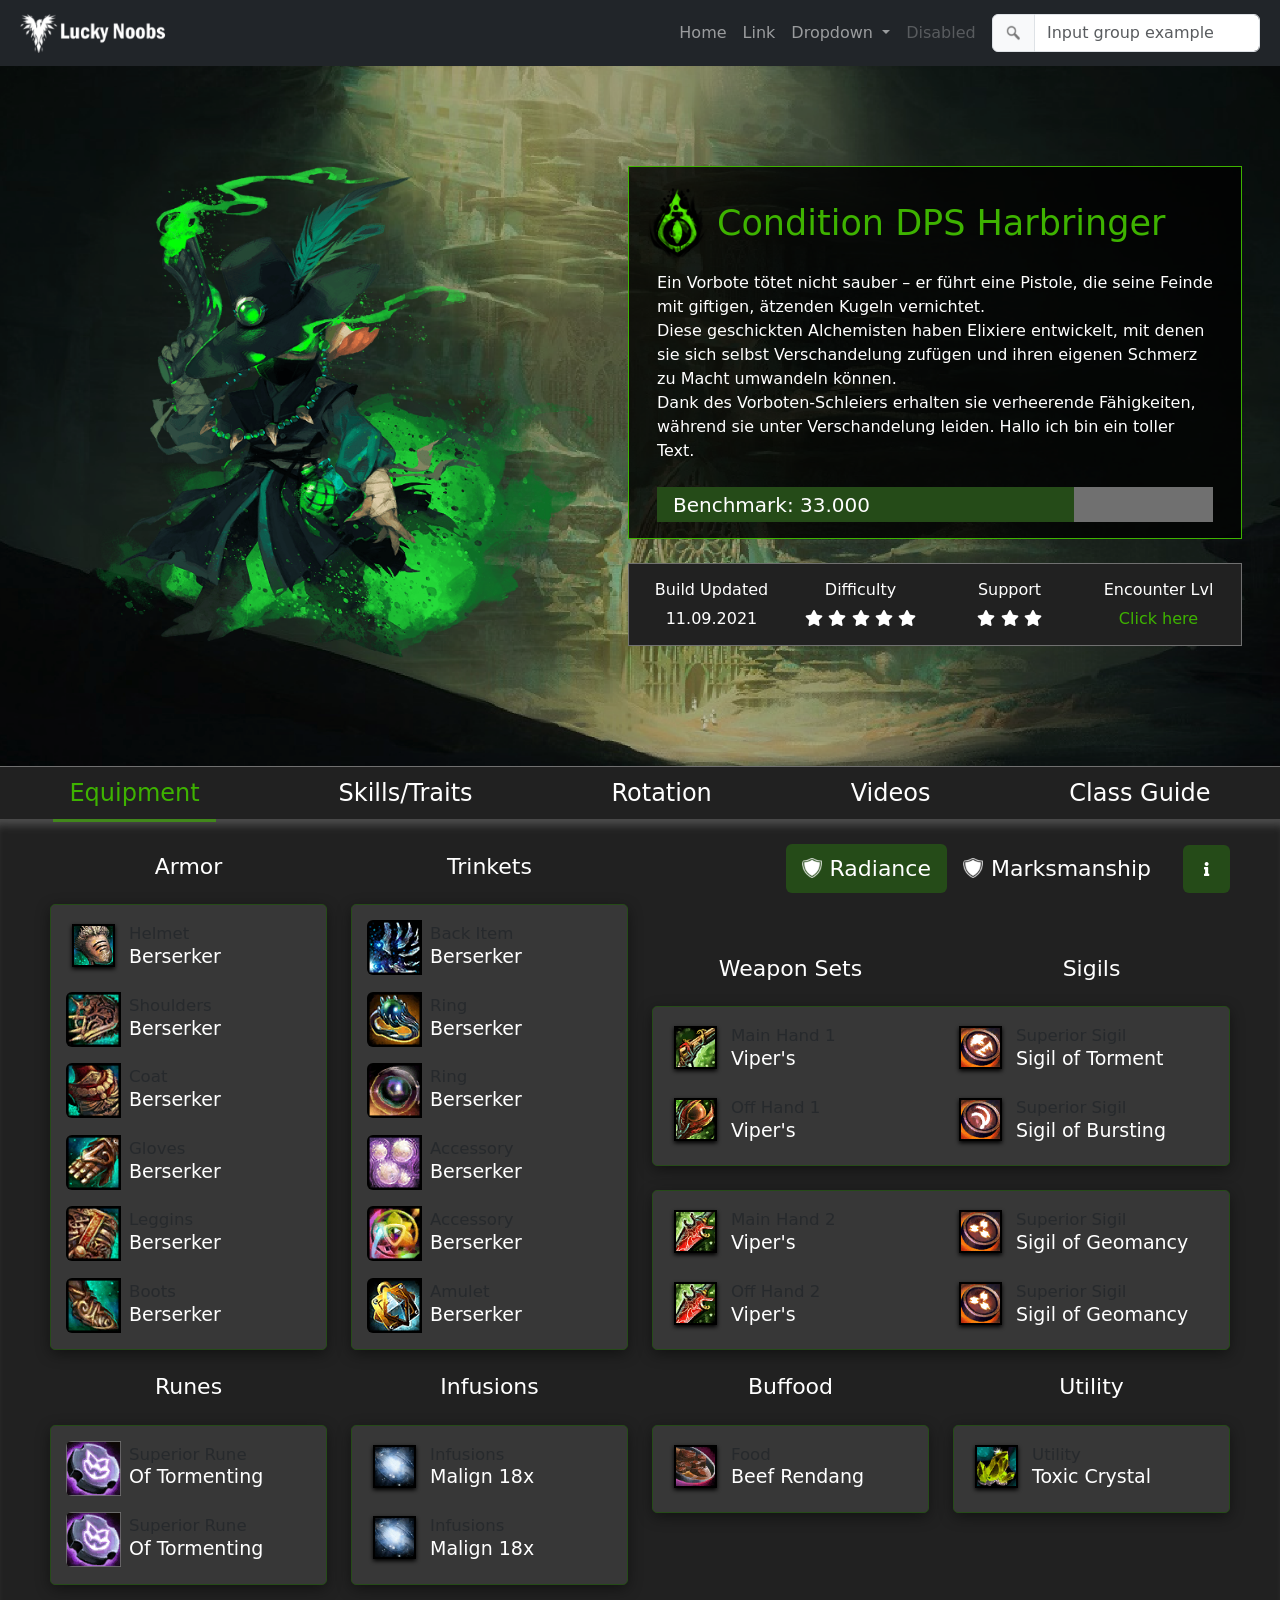
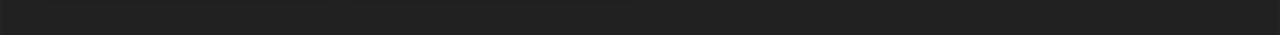
==== commit 4addbe5f: "Updated" ====
--- a/index.html
+++ b/index.html
@@ -163,12 +163,12 @@
         <ul class="nav nav-pills mb-3 justify-content-end" id="second-tab-system" role="tablist">
           <li class="nav-item" role="presentation">
             <button class="nav-link active" id="pills-version-tab" data-bs-toggle="pill" data-bs-target="#pills-version" type="button" role="tab" aria-controls="pills-version" aria-selected="true">
-              <img src="/assets/images/Bild_5.png" class="img-fluid rounded-start me-2 mb-1" style="height: 20px; min-width: 20px" alt="...">Radiance
+              <img src="assets/images/Bild_5.png" class="img-fluid rounded-start me-2 mb-1" style="height: 20px; min-width: 20px" alt="...">Radiance
             </button>
           </li>
           <li class="nav-item" role="presentation">
             <button class="nav-link" id="pills-version2-tab" data-bs-toggle="pill" data-bs-target="#pills-version2" type="button" role="tab" aria-controls="pills-version2" aria-selected="false">
-              <img src="/assets/images/Bild_5.png" class="img-fluid rounded-start me-2 mb-1" style="height: 20px; min-width: 20px" alt="...">Marksmanship
+              <img src="assets/images/Bild_5.png" class="img-fluid rounded-start me-2 mb-1" style="height: 20px; min-width: 20px" alt="...">Marksmanship
             </button>
           </li>
           <li class="nav-item my-auto" role="presentation">
@@ -206,7 +206,7 @@
                   <div class="card mb-3">
                     <div class="d-flex g-0">
                       <div>
-                        <img src="/assets/images/Bild_7.png" class="img-fluid rounded-start me-2" style="height: 55px; min-width: 55px" alt="...">
+                        <img src="assets/images/Bild_7.png" class="img-fluid rounded-start me-2" style="height: 55px; min-width: 55px" alt="...">
                       </div>
                       <div>
                         <div class="card-body p-0">
@@ -219,7 +219,7 @@
                   <div class="card mb-3">
                     <div class="d-flex g-0">
                       <div>
-                        <img src="/assets/images/Bild_8.png" class="img-fluid rounded-start me-2" style="height: 55px; min-width: 55px" alt="...">
+                        <img src="assets/images/Bild_8.png" class="img-fluid rounded-start me-2" style="height: 55px; min-width: 55px" alt="...">
                       </div>
                       <div>
                         <div class="card-body p-0">
@@ -232,7 +232,7 @@
                   <div class="card mb-3">
                     <div class="d-flex g-0">
                       <div>
-                        <img src="/assets/images/Bild_9.png" class="img-fluid rounded-start me-2" style="height: 55px; min-width: 55px" alt="...">
+                        <img src="assets/images/Bild_9.png" class="img-fluid rounded-start me-2" style="height: 55px; min-width: 55px" alt="...">
                       </div>
                       <div>
                         <div class="card-body p-0">
@@ -245,7 +245,7 @@
                   <div class="card mb-3">
                     <div class="d-flex g-0">
                       <div>
-                        <img src="/assets/images/Bild_10.png" class="img-fluid rounded-start me-2" style="height: 55px; min-width: 55px" alt="...">
+                        <img src="assets/images/Bild_10.png" class="img-fluid rounded-start me-2" style="height: 55px; min-width: 55px" alt="...">
                       </div>
                       <div>
                         <div class="card-body p-0">
@@ -258,7 +258,7 @@
                   <div class="card mb-3">
                     <div class="d-flex g-0">
                       <div>
-                        <img src="/assets/images/Bild_11.png" class="img-fluid rounded-start me-2" style="height: 55px; min-width: 55px" alt="...">
+                        <img src="assets/images/Bild_11.png" class="img-fluid rounded-start me-2" style="height: 55px; min-width: 55px" alt="...">
                       </div>
                       <div>
                         <div class="card-body p-0">
@@ -271,7 +271,7 @@
                   <div class="card mb-3">
                     <div class="d-flex g-0">
                       <div>
-                        <img src="/assets/images/Bild_12.png" class="img-fluid rounded-start me-2" style="height: 55px; min-width: 55px" alt="...">
+                        <img src="assets/images/Bild_12.png" class="img-fluid rounded-start me-2" style="height: 55px; min-width: 55px" alt="...">
                       </div>
                       <div>
                         <div class="card-body p-0">
@@ -287,7 +287,7 @@
                   <div class="card mb-3">
                     <div class="d-flex g-0">
                       <div>
-                        <img src="/assets/images/Bild_23.png" class="img-fluid rounded-start me-2" style="height: 55px; min-width: 55px" alt="...">
+                        <img src="assets/images/Bild_23.png" class="img-fluid rounded-start me-2" style="height: 55px; min-width: 55px" alt="...">
                       </div>
                       <div>
                         <div class="card-body p-0">
@@ -300,7 +300,7 @@
                   <div class="card mb-3">
                     <div class="d-flex g-0">
                       <div>
-                        <img src="/assets/images/Bild_23.png" class="img-fluid rounded-start me-2" style="height: 55px; min-width: 55px" alt="...">
+                        <img src="assets/images/Bild_23.png" class="img-fluid rounded-start me-2" style="height: 55px; min-width: 55px" alt="...">
                       </div>
                       <div>
                         <div class="card-body p-0">
@@ -318,7 +318,7 @@
                   <div class="card mb-3">
                     <div class="d-flex g-0">
                       <div>
-                        <img src="/assets/images/Bild_18.png" class="img-fluid rounded-start me-2" style="height: 55px; min-width: 55px" alt="...">
+                        <img src="assets/images/Bild_18.png" class="img-fluid rounded-start me-2" style="height: 55px; min-width: 55px" alt="...">
                       </div>
                       <div>
                         <div class="card-body p-0">
@@ -331,7 +331,7 @@
                   <div class="card mb-3">
                     <div class="d-flex g-0">
                       <div>
-                        <img src="/assets/images/Bild_17.png" class="img-fluid rounded-start me-2" style="height: 55px; min-width: 55px" alt="...">
+                        <img src="assets/images/Bild_17.png" class="img-fluid rounded-start me-2" style="height: 55px; min-width: 55px" alt="...">
                       </div>
                       <div>
                         <div class="card-body p-0">
@@ -344,7 +344,7 @@
                   <div class="card mb-3">
                     <div class="d-flex g-0">
                       <div>
-                        <img src="/assets/images/Bild_14.png" class="img-fluid rounded-start me-2" style="height: 55px; min-width: 55px" alt="...">
+                        <img src="assets/images/Bild_14.png" class="img-fluid rounded-start me-2" style="height: 55px; min-width: 55px" alt="...">
                       </div>
                       <div>
                         <div class="card-body p-0">
@@ -357,7 +357,7 @@
                   <div class="card mb-3">
                     <div class="d-flex g-0">
                       <div>
-                        <img src="/assets/images/Bild_13.png" class="img-fluid rounded-start me-2" style="height: 55px; min-width: 55px" alt="...">
+                        <img src="assets/images/Bild_13.png" class="img-fluid rounded-start me-2" style="height: 55px; min-width: 55px" alt="...">
                       </div>
                       <div>
                         <div class="card-body p-0">
@@ -370,7 +370,7 @@
                   <div class="card mb-3">
                     <div class="d-flex g-0">
                       <div>
-                        <img src="/assets/images/Bild_15.png" class="img-fluid rounded-start me-2" style="height: 55px; min-width: 55px" alt="...">
+                        <img src="assets/images/Bild_15.png" class="img-fluid rounded-start me-2" style="height: 55px; min-width: 55px" alt="...">
                       </div>
                       <div>
                         <div class="card-body p-0">
@@ -383,7 +383,7 @@
                   <div class="card mb-3">
                     <div class="d-flex g-0">
                       <div>
-                        <img src="/assets/images/Bild_16.png" class="img-fluid rounded-start me-2" style="height: 55px; min-width: 55px" alt="...">
+                        <img src="assets/images/Bild_16.png" class="img-fluid rounded-start me-2" style="height: 55px; min-width: 55px" alt="...">
                       </div>
                       <div>
                         <div class="card-body p-0">
@@ -399,7 +399,7 @@
                   <div class="card mb-3">
                     <div class="d-flex g-0">
                       <div>
-                        <img src="/assets/images/Bild_27.png" class="img-fluid rounded-start me-2" style="height: 55px; min-width: 55px" alt="...">
+                        <img src="assets/images/Bild_27.png" class="img-fluid rounded-start me-2" style="height: 55px; min-width: 55px" alt="...">
                       </div>
                       <div>
                         <div class="card-body p-0">
@@ -412,7 +412,7 @@
                   <div class="card mb-3">
                     <div class="d-flex g-0">
                       <div>
-                        <img src="/assets/images/Bild_27.png" class="img-fluid rounded-start me-2" style="height: 55px; min-width: 55px" alt="...">
+                        <img src="assets/images/Bild_27.png" class="img-fluid rounded-start me-2" style="height: 55px; min-width: 55px" alt="...">
                       </div>
                       <div>
                         <div class="card-body p-0">
@@ -424,7 +424,7 @@
                   </div>
                 </div>
               </div>
-              <div class="col-6" style="margin-top:45px">
+              <div class="col-6" style="margin-top:47px">
                 <div class="row">
                   <div class="col-6">
                     <h3 class="text-center mb-4" style="font-size:22px">Weapon Sets</h3>
@@ -440,7 +440,7 @@
                         <div class="card mb-3">
                           <div class="d-flex g-0">
                             <div>
-                              <img src="/assets/images/Bild_22.png" class="img-fluid rounded-start me-2" style="height: 55px; min-width: 55px" alt="...">
+                              <img src="assets/images/Bild_22.png" class="img-fluid rounded-start me-2" style="height: 55px; min-width: 55px" alt="...">
                             </div>
                             <div>
                               <div class="card-body p-0">
@@ -453,7 +453,7 @@
                         <div class="card mb-3">
                           <div class="d-flex g-0">
                             <div>
-                              <img src="/assets/images/Bild_21.png" class="img-fluid rounded-start me-2" style="height: 55px; min-width: 55px" alt="...">
+                              <img src="assets/images/Bild_21.png" class="img-fluid rounded-start me-2" style="height: 55px; min-width: 55px" alt="...">
                             </div>
                             <div>
                               <div class="card-body p-0">
@@ -470,7 +470,7 @@
                         <div class="card mb-3 ">
                           <div class="d-flex g-0">
                             <div>
-                              <img src="/assets/images/Bild_24.png" class="img-fluid rounded-start me-2" style="height: 55px; min-width: 55px" alt="...">
+                              <img src="assets/images/Bild_24.png" class="img-fluid rounded-start me-2" style="height: 55px; min-width: 55px" alt="...">
                             </div>
                             <div>
                               <div class="card-body p-0">
@@ -483,7 +483,7 @@
                         <div class="card mb-3">
                           <div class="d-flex g-0">
                             <div>
-                              <img src="/assets/images/Bild_25.png" class="img-fluid rounded-start me-2" style="height: 55px; min-width: 55px" alt="...">
+                              <img src="assets/images/Bild_25.png" class="img-fluid rounded-start me-2" style="height: 55px; min-width: 55px" alt="...">
                             </div>
                             <div>
                               <div class="card-body p-0">
@@ -504,7 +504,7 @@
                         <div class="card mb-3">
                           <div class="d-flex g-0">
                             <div>
-                              <img src="/assets/images/Bild_20.png" class="img-fluid rounded-start me-2" style="height: 55px; min-width: 55px" alt="...">
+                              <img src="assets/images/Bild_20.png" class="img-fluid rounded-start me-2" style="height: 55px; min-width: 55px" alt="...">
                             </div>
                             <div>
                               <div class="card-body p-0">
@@ -517,7 +517,7 @@
                         <div class="card mb-3">
                           <div class="d-flex g-0">
                             <div>
-                              <img src="/assets/images/Bild_20.png" class="img-fluid rounded-start me-2" style="height: 55px; min-width: 55px" alt="...">
+                              <img src="assets/images/Bild_20.png" class="img-fluid rounded-start me-2" style="height: 55px; min-width: 55px" alt="...">
                             </div>
                             <div>
                               <div class="card-body p-0">
@@ -534,7 +534,7 @@
                         <div class="card mb-3 ">
                           <div class="d-flex g-0">
                             <div>
-                              <img src="/assets/images/Bild_26.png" class="img-fluid rounded-start me-2" style="height: 55px; min-width: 55px" alt="...">
+                              <img src="assets/images/Bild_26.png" class="img-fluid rounded-start me-2" style="height: 55px; min-width: 55px" alt="...">
                             </div>
                             <div>
                               <div class="card-body p-0">
@@ -547,7 +547,7 @@
                         <div class="card mb-3">
                           <div class="d-flex g-0">
                             <div>
-                              <img src="/assets/images/Bild_26.png" class="img-fluid rounded-start me-2" style="height: 55px; min-width: 55px" alt="...">
+                              <img src="assets/images/Bild_26.png" class="img-fluid rounded-start me-2" style="height: 55px; min-width: 55px" alt="...">
                             </div>
                             <div>
                               <div class="card-body p-0">
@@ -568,7 +568,7 @@
                       <div class="card mb-3">
                         <div class="d-flex g-0">
                           <div>
-                            <img src="/assets/images/Bild_29.png" class="img-fluid rounded-start me-2" style="height: 55px; min-width: 55px" alt="...">
+                            <img src="assets/images/Bild_29.png" class="img-fluid rounded-start me-2" style="height: 55px; min-width: 55px" alt="...">
                           </div>
                           <div>
                             <div class="card-body p-0">
@@ -586,7 +586,7 @@
                       <div class="card mb-3">
                         <div class="d-flex g-0">
                           <div>
-                            <img src="/assets/images/Bild_28.png" class="img-fluid rounded-start me-2" style="height: 55px; min-width: 55px" alt="...">
+                            <img src="assets/images/Bild_28.png" class="img-fluid rounded-start me-2" style="height: 55px; min-width: 55px" alt="...">
                           </div>
                           <div>
                             <div class="card-body p-0">
@@ -610,7 +610,7 @@
                   <div class="card mb-3">
                     <div class="d-flex g-0">
                       <div>
-                        <img src="/assets/images/Bild_7.png" class="img-fluid rounded-start me-2" style="height: 55px; min-width: 55px" alt="...">
+                        <img src="assets/images/Bild_7.png" class="img-fluid rounded-start me-2" style="height: 55px; min-width: 55px" alt="...">
                       </div>
                       <div>
                         <div class="card-body p-0">
@@ -623,7 +623,7 @@
                   <div class="card mb-3">
                     <div class="d-flex g-0">
                       <div>
-                        <img src="/assets/images/Bild_8.png" class="img-fluid rounded-start me-2" style="height: 55px; min-width: 55px" alt="...">
+                        <img src="assets/images/Bild_8.png" class="img-fluid rounded-start me-2" style="height: 55px; min-width: 55px" alt="...">
                       </div>
                       <div>
                         <div class="card-body p-0">
@@ -636,7 +636,7 @@
                   <div class="card mb-3">
                     <div class="d-flex g-0">
                       <div>
-                        <img src="/assets/images/Bild_9.png" class="img-fluid rounded-start me-2" style="height: 55px; min-width: 55px" alt="...">
+                        <img src="assets/images/Bild_9.png" class="img-fluid rounded-start me-2" style="height: 55px; min-width: 55px" alt="...">
                       </div>
                       <div>
                         <div class="card-body p-0">
@@ -649,7 +649,7 @@
                   <div class="card mb-3">
                     <div class="d-flex g-0">
                       <div>
-                        <img src="/assets/images/Bild_10.png" class="img-fluid rounded-start me-2" style="height: 55px; min-width: 55px" alt="...">
+                        <img src="assets/images/Bild_10.png" class="img-fluid rounded-start me-2" style="height: 55px; min-width: 55px" alt="...">
                       </div>
                       <div>
                         <div class="card-body p-0">
@@ -662,7 +662,7 @@
                   <div class="card mb-3">
                     <div class="d-flex g-0">
                       <div>
-                        <img src="/assets/images/Bild_11.png" class="img-fluid rounded-start me-2" style="height: 55px; min-width: 55px" alt="...">
+                        <img src="assets/images/Bild_11.png" class="img-fluid rounded-start me-2" style="height: 55px; min-width: 55px" alt="...">
                       </div>
                       <div>
                         <div class="card-body p-0">
@@ -675,7 +675,7 @@
                   <div class="card mb-3">
                     <div class="d-flex g-0">
                       <div>
-                        <img src="/assets/images/Bild_12.png" class="img-fluid rounded-start me-2" style="height: 55px; min-width: 55px" alt="...">
+                        <img src="assets/images/Bild_12.png" class="img-fluid rounded-start me-2" style="height: 55px; min-width: 55px" alt="...">
                       </div>
                       <div>
                         <div class="card-body p-0">
@@ -691,7 +691,7 @@
                   <div class="card mb-3">
                     <div class="d-flex g-0">
                       <div>
-                        <img src="/assets/images/Bild_23.png" class="img-fluid rounded-start me-2" style="height: 55px; min-width: 55px" alt="...">
+                        <img src="assets/images/Bild_23.png" class="img-fluid rounded-start me-2" style="height: 55px; min-width: 55px" alt="...">
                       </div>
                       <div>
                         <div class="card-body p-0">
@@ -704,7 +704,7 @@
                   <div class="card mb-3">
                     <div class="d-flex g-0">
                       <div>
-                        <img src="/assets/images/Bild_23.png" class="img-fluid rounded-start me-2" style="height: 55px; min-width: 55px" alt="...">
+                        <img src="assets/images/Bild_23.png" class="img-fluid rounded-start me-2" style="height: 55px; min-width: 55px" alt="...">
                       </div>
                       <div>
                         <div class="card-body p-0">
@@ -722,7 +722,7 @@
                   <div class="card mb-3">
                     <div class="d-flex g-0">
                       <div>
-                        <img src="/assets/images/Bild_18.png" class="img-fluid rounded-start me-2" style="height: 55px; min-width: 55px" alt="...">
+                        <img src="assets/images/Bild_18.png" class="img-fluid rounded-start me-2" style="height: 55px; min-width: 55px" alt="...">
                       </div>
                       <div>
                         <div class="card-body p-0">
@@ -735,7 +735,7 @@
                   <div class="card mb-3">
                     <div class="d-flex g-0">
                       <div>
-                        <img src="/assets/images/Bild_17.png" class="img-fluid rounded-start me-2" style="height: 55px; min-width: 55px" alt="...">
+                        <img src="assets/images/Bild_17.png" class="img-fluid rounded-start me-2" style="height: 55px; min-width: 55px" alt="...">
                       </div>
                       <div>
                         <div class="card-body p-0">
@@ -748,7 +748,7 @@
                   <div class="card mb-3">
                     <div class="d-flex g-0">
                       <div>
-                        <img src="/assets/images/Bild_14.png" class="img-fluid rounded-start me-2" style="height: 55px; min-width: 55px" alt="...">
+                        <img src="assets/images/Bild_14.png" class="img-fluid rounded-start me-2" style="height: 55px; min-width: 55px" alt="...">
                       </div>
                       <div>
                         <div class="card-body p-0">
@@ -761,7 +761,7 @@
                   <div class="card mb-3">
                     <div class="d-flex g-0">
                       <div>
-                        <img src="/assets/images/Bild_13.png" class="img-fluid rounded-start me-2" style="height: 55px; min-width: 55px" alt="...">
+                        <img src="assets/images/Bild_13.png" class="img-fluid rounded-start me-2" style="height: 55px; min-width: 55px" alt="...">
                       </div>
                       <div>
                         <div class="card-body p-0">
@@ -774,7 +774,7 @@
                   <div class="card mb-3">
                     <div class="d-flex g-0">
                       <div>
-                        <img src="/assets/images/Bild_15.png" class="img-fluid rounded-start me-2" style="height: 55px; min-width: 55px" alt="...">
+                        <img src="assets/images/Bild_15.png" class="img-fluid rounded-start me-2" style="height: 55px; min-width: 55px" alt="...">
                       </div>
                       <div>
                         <div class="card-body p-0">
@@ -787,7 +787,7 @@
                   <div class="card mb-3">
                     <div class="d-flex g-0">
                       <div>
-                        <img src="/assets/images/Bild_16.png" class="img-fluid rounded-start me-2" style="height: 55px; min-width: 55px" alt="...">
+                        <img src="assets/images/Bild_16.png" class="img-fluid rounded-start me-2" style="height: 55px; min-width: 55px" alt="...">
                       </div>
                       <div>
                         <div class="card-body p-0">
@@ -803,7 +803,7 @@
                   <div class="card mb-3">
                     <div class="d-flex g-0">
                       <div>
-                        <img src="/assets/images/Bild_27.png" class="img-fluid rounded-start me-2" style="height: 55px; min-width: 55px" alt="...">
+                        <img src="assets/images/Bild_27.png" class="img-fluid rounded-start me-2" style="height: 55px; min-width: 55px" alt="...">
                       </div>
                       <div>
                         <div class="card-body p-0">
@@ -816,7 +816,7 @@
                   <div class="card mb-3">
                     <div class="d-flex g-0">
                       <div>
-                        <img src="/assets/images/Bild_27.png" class="img-fluid rounded-start me-2" style="height: 55px; min-width: 55px" alt="...">
+                        <img src="assets/images/Bild_27.png" class="img-fluid rounded-start me-2" style="height: 55px; min-width: 55px" alt="...">
                       </div>
                       <div>
                         <div class="card-body p-0">
@@ -828,7 +828,7 @@
                   </div>
                 </div>
               </div>
-              <div class="col-6" style="margin-top:45px">
+              <div class="col-6" style="margin-top:47px">
                 <div class="row">
                   <div class="col-6">
                     <h3 class="text-center mb-4" style="font-size:22px">Weapon Sets</h3>
@@ -844,7 +844,7 @@
                         <div class="card mb-3">
                           <div class="d-flex g-0">
                             <div>
-                              <img src="/assets/images/Bild_22.png" class="img-fluid rounded-start me-2" style="height: 55px; min-width: 55px" alt="...">
+                              <img src="assets/images/Bild_22.png" class="img-fluid rounded-start me-2" style="height: 55px; min-width: 55px" alt="...">
                             </div>
                             <div>
                               <div class="card-body p-0">
@@ -857,7 +857,7 @@
                         <div class="card mb-3">
                           <div class="d-flex g-0">
                             <div>
-                              <img src="/assets/images/Bild_21.png" class="img-fluid rounded-start me-2" style="height: 55px; min-width: 55px" alt="...">
+                              <img src="assets/images/Bild_21.png" class="img-fluid rounded-start me-2" style="height: 55px; min-width: 55px" alt="...">
                             </div>
                             <div>
                               <div class="card-body p-0">
@@ -874,7 +874,7 @@
                         <div class="card mb-3 ">
                           <div class="d-flex g-0">
                             <div>
-                              <img src="/assets/images/Bild_24.png" class="img-fluid rounded-start me-2" style="height: 55px; min-width: 55px" alt="...">
+                              <img src="assets/images/Bild_24.png" class="img-fluid rounded-start me-2" style="height: 55px; min-width: 55px" alt="...">
                             </div>
                             <div>
                               <div class="card-body p-0">
@@ -887,7 +887,7 @@
                         <div class="card mb-3">
                           <div class="d-flex g-0">
                             <div>
-                              <img src="/assets/images/Bild_25.png" class="img-fluid rounded-start me-2" style="height: 55px; min-width: 55px" alt="...">
+                              <img src="assets/images/Bild_25.png" class="img-fluid rounded-start me-2" style="height: 55px; min-width: 55px" alt="...">
                             </div>
                             <div>
                               <div class="card-body p-0">
@@ -908,7 +908,7 @@
                         <div class="card mb-3">
                           <div class="d-flex g-0">
                             <div>
-                              <img src="/assets/images/Bild_20.png" class="img-fluid rounded-start me-2" style="height: 55px; min-width: 55px" alt="...">
+                              <img src="assets/images/Bild_20.png" class="img-fluid rounded-start me-2" style="height: 55px; min-width: 55px" alt="...">
                             </div>
                             <div>
                               <div class="card-body p-0">
@@ -921,7 +921,7 @@
                         <div class="card mb-3">
                           <div class="d-flex g-0">
                             <div>
-                              <img src="/assets/images/Bild_20.png" class="img-fluid rounded-start me-2" style="height: 55px; min-width: 55px" alt="...">
+                              <img src="assets/images/Bild_20.png" class="img-fluid rounded-start me-2" style="height: 55px; min-width: 55px" alt="...">
                             </div>
                             <div>
                               <div class="card-body p-0">
@@ -938,7 +938,7 @@
                         <div class="card mb-3 ">
                           <div class="d-flex g-0">
                             <div>
-                              <img src="/assets/images/Bild_26.png" class="img-fluid rounded-start me-2" style="height: 55px; min-width: 55px" alt="...">
+                              <img src="assets/images/Bild_26.png" class="img-fluid rounded-start me-2" style="height: 55px; min-width: 55px" alt="...">
                             </div>
                             <div>
                               <div class="card-body p-0">
@@ -951,7 +951,7 @@
                         <div class="card mb-3">
                           <div class="d-flex g-0">
                             <div>
-                              <img src="/assets/images/Bild_26.png" class="img-fluid rounded-start me-2" style="height: 55px; min-width: 55px" alt="...">
+                              <img src="assets/images/Bild_26.png" class="img-fluid rounded-start me-2" style="height: 55px; min-width: 55px" alt="...">
                             </div>
                             <div>
                               <div class="card-body p-0">
@@ -972,7 +972,7 @@
                       <div class="card mb-3">
                         <div class="d-flex g-0">
                           <div>
-                            <img src="/assets/images/Bild_29.png" class="img-fluid rounded-start me-2" style="height: 55px; min-width: 55px" alt="...">
+                            <img src="assets/images/Bild_29.png" class="img-fluid rounded-start me-2" style="height: 55px; min-width: 55px" alt="...">
                           </div>
                           <div>
                             <div class="card-body p-0">
@@ -990,7 +990,7 @@
                       <div class="card mb-3">
                         <div class="d-flex g-0">
                           <div>
-                            <img src="/assets/images/Bild_28.png" class="img-fluid rounded-start me-2" style="height: 55px; min-width: 55px" alt="...">
+                            <img src="assets/images/Bild_28.png" class="img-fluid rounded-start me-2" style="height: 55px; min-width: 55px" alt="...">
                           </div>
                           <div>
                             <div class="card-body p-0">
--- a/assets/css/app.css
+++ b/assets/css/app.css
@@ -80,7 +80,6 @@
 
 }
 
-
 .card{
     background-color: transparent !important;
     border: none !important;
